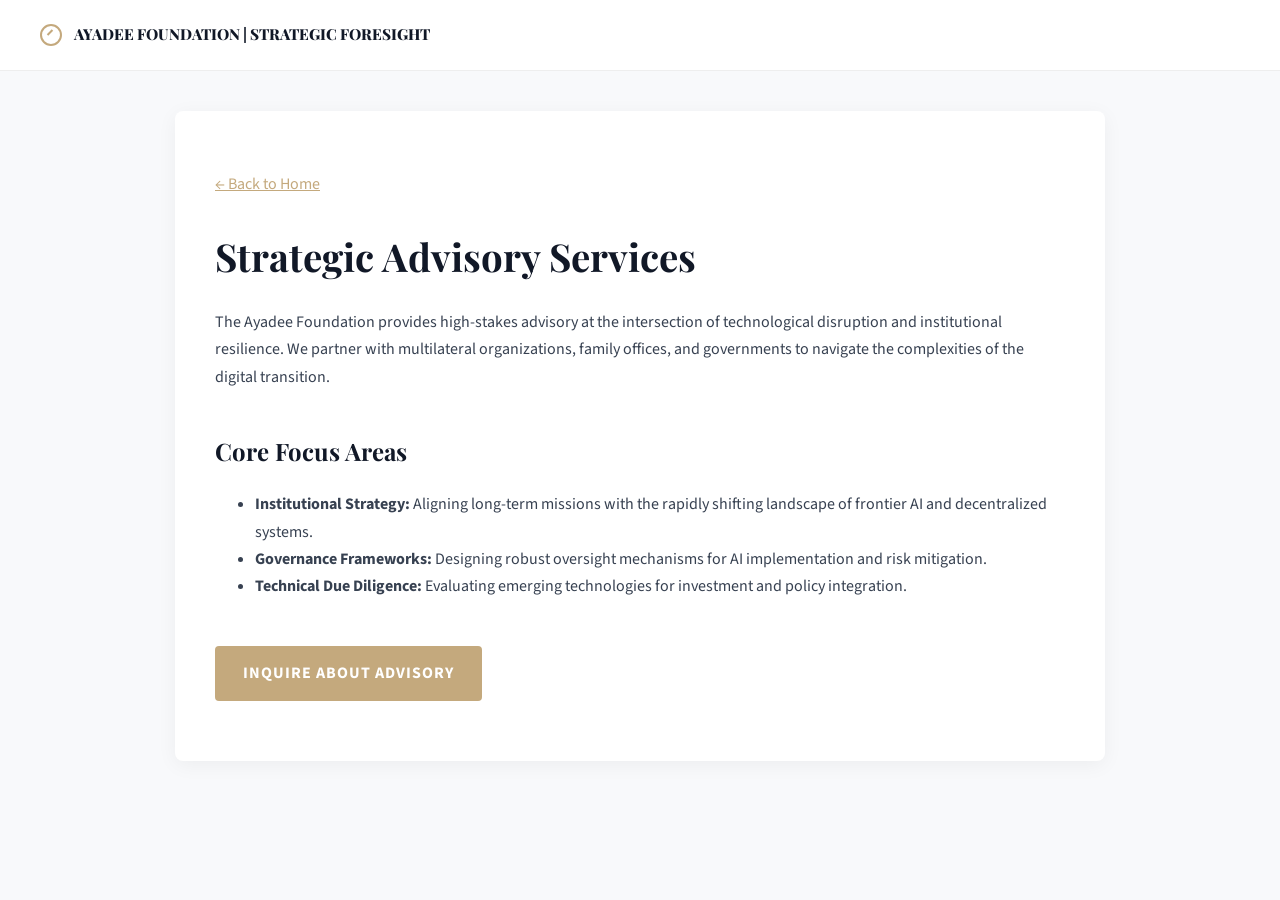
==== advisory.html @ 4b9e2efd "Create advisory.html" ====
<!DOCTYPE html>
<html lang="en">
<head>
    <meta charset="UTF-8">
    <meta name="viewport" content="width=device-width, initial-scale=1.0">
    <title>Strategic Advisory | Ayadee Foundation</title>
    <link href="https://fonts.googleapis.com/css2?family=Source+Sans+3:wght@400;600;700&family=Playfair+Display:wght@700&display=swap" rel="stylesheet">
    <style>
        :root { --gold: #C4A97D; --dark: #111827; --text: #374151; --light: #F8F9FB; }
        body { font-family: 'Source Sans 3', sans-serif; line-height: 1.7; color: var(--text); background: var(--light); margin: 0; }
        nav { height: 70px; display: flex; align-items: center; padding: 0 40px; background: white; border-bottom: 1px solid #EEE; position: sticky; top: 0; }
        .logo { font-family: 'Playfair Display', serif; font-weight: 800; font-size: 0.95rem; text-transform: uppercase; color: var(--dark); text-decoration: none; display: flex; align-items: center; }
        .logo-icon { width: 18px; height: 18px; border: 2px solid var(--gold); border-radius: 50%; margin-right: 12px; position: relative; }
        .logo-icon::after { content: ''; position: absolute; top: 3px; left: 7px; width: 2px; height: 7px; background: var(--gold); transform: rotate(45deg); }
        .container { max-width: 850px; margin: 40px auto; background: white; padding: 60px 40px; border-radius: 8px; box-shadow: 0 4px 20px rgba(0,0,0,0.05); }
        h1 { font-family: 'Playfair Display', serif; font-size: 2.4rem; color: var(--dark); margin-bottom: 20px; }
        h2 { font-family: 'Playfair Display', serif; color: var(--dark); margin-top: 40px; }
        .btn { display: inline-block; padding: 14px 28px; background: var(--gold); color: white !important; text-decoration: none; border-radius: 4px; font-weight: 700; text-transform: uppercase; margin-top: 30px; letter-spacing: 1px; }
    </style>
</head>
<body>
    <nav><a href="index.html" class="logo"><div class="logo-icon"></div>Ayadee Foundation | Strategic Foresight</a></nav>
    <div class="container">
        <a href="index.html" style="color:var(--gold);">← Back to Home</a>
        <h1>Strategic Advisory Services</h1>
        <p>The Ayadee Foundation provides high-stakes advisory at the intersection of technological disruption and institutional resilience. We partner with multilateral organizations, family offices, and governments to navigate the complexities of the digital transition.</p>
        
        <h2>Core Focus Areas</h2>
        <ul>
            <li><strong>Institutional Strategy:</strong> Aligning long-term missions with the rapidly shifting landscape of frontier AI and decentralized systems.</li>
            <li><strong>Governance Frameworks:</strong> Designing robust oversight mechanisms for AI implementation and risk mitigation.</li>
            <li><strong>Technical Due Diligence:</strong> Evaluating emerging technologies for investment and policy integration.</li>
        </ul>
        
        <a href="index.html#contact" class="btn">Inquire About Advisory</a>
    </div>
</body>
</html>
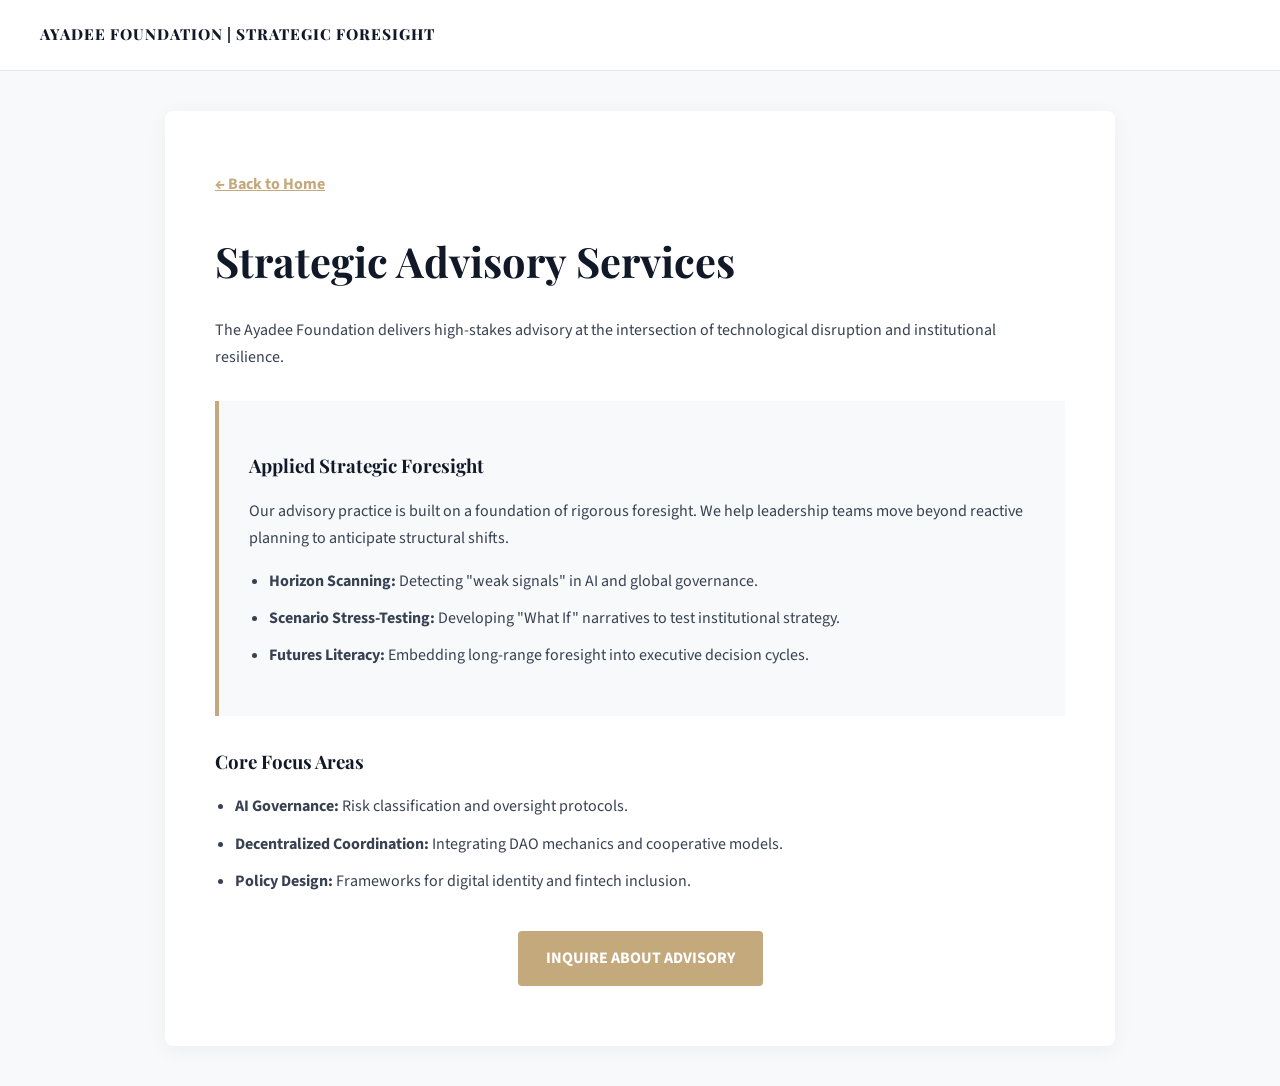
==== commit d0245f49: "Update advisory.html" ====
--- a/advisory.html
+++ b/advisory.html
@@ -4,35 +4,46 @@
     <meta charset="UTF-8">
     <meta name="viewport" content="width=device-width, initial-scale=1.0">
     <title>Strategic Advisory | Ayadee Foundation</title>
-    <link href="https://fonts.googleapis.com/css2?family=Source+Sans+3:wght@400;600;700&family=Playfair+Display:wght@700&display=swap" rel="stylesheet">
+    <link href="https://fonts.googleapis.com/css2?family=Source+Sans+3:wght@400;600;700&family=Playfair+Display:wght@700;800&display=swap" rel="stylesheet">
     <style>
         :root { --gold: #C4A97D; --dark: #111827; --text: #374151; --light: #F8F9FB; }
         body { font-family: 'Source Sans 3', sans-serif; line-height: 1.7; color: var(--text); background: var(--light); margin: 0; }
-        nav { height: 70px; display: flex; align-items: center; padding: 0 40px; background: white; border-bottom: 1px solid #EEE; position: sticky; top: 0; }
-        .logo { font-family: 'Playfair Display', serif; font-weight: 800; font-size: 0.95rem; text-transform: uppercase; color: var(--dark); text-decoration: none; display: flex; align-items: center; }
-        .logo-icon { width: 18px; height: 18px; border: 2px solid var(--gold); border-radius: 50%; margin-right: 12px; position: relative; }
-        .logo-icon::after { content: ''; position: absolute; top: 3px; left: 7px; width: 2px; height: 7px; background: var(--gold); transform: rotate(45deg); }
-        .container { max-width: 850px; margin: 40px auto; background: white; padding: 60px 40px; border-radius: 8px; box-shadow: 0 4px 20px rgba(0,0,0,0.05); }
-        h1 { font-family: 'Playfair Display', serif; font-size: 2.4rem; color: var(--dark); margin-bottom: 20px; }
-        h2 { font-family: 'Playfair Display', serif; color: var(--dark); margin-top: 40px; }
-        .btn { display: inline-block; padding: 14px 28px; background: var(--gold); color: white !important; text-decoration: none; border-radius: 4px; font-weight: 700; text-transform: uppercase; margin-top: 30px; letter-spacing: 1px; }
+        nav { height: 70px; display: flex; align-items: center; padding: 0 40px; background: white; border-bottom: 1px solid #E5E7EB; position: sticky; top: 0; z-index: 1000; }
+        .logo { font-family: 'Playfair Display', serif; font-weight: 800; font-size: 0.95rem; color: var(--dark); text-decoration: none; text-transform: uppercase; letter-spacing: 1px; }
+        .container { max-width: 850px; margin: 40px auto; background: white; padding: 60px 50px; border-radius: 8px; box-shadow: 0 4px 20px rgba(0,0,0,0.05); }
+        h1 { font-family: 'Playfair Display', serif; font-size: 2.6rem; color: var(--dark); margin-bottom: 20px; }
+        .foresight-pill { background: var(--light); padding: 30px; border-left: 4px solid var(--gold); margin: 30px 0; }
+        h3 { font-family: 'Playfair Display', serif; color: var(--dark); margin-bottom: 10px; }
+        ul { padding-left: 20px; }
+        li { margin-bottom: 10px; }
+        .btn { display: inline-block; padding: 14px 28px; background: var(--gold); color: white !important; text-decoration: none; border-radius: 4px; font-weight: 700; text-transform: uppercase; margin-top: 20px; }
     </style>
 </head>
 <body>
-    <nav><a href="index.html" class="logo"><div class="logo-icon"></div>Ayadee Foundation | Strategic Foresight</a></nav>
+    <nav><a href="index.html" class="logo">Ayadee Foundation | Strategic Foresight</a></nav>
     <div class="container">
-        <a href="index.html" style="color:var(--gold);">← Back to Home</a>
+        <a href="index.html" style="color:var(--gold); font-weight:700;">← Back to Home</a>
         <h1>Strategic Advisory Services</h1>
-        <p>The Ayadee Foundation provides high-stakes advisory at the intersection of technological disruption and institutional resilience. We partner with multilateral organizations, family offices, and governments to navigate the complexities of the digital transition.</p>
-        
-        <h2>Core Focus Areas</h2>
+        <p>The Ayadee Foundation delivers high-stakes advisory at the intersection of technological disruption and institutional resilience.</p>
+
+        <div class="foresight-pill">
+            <h3>Applied Strategic Foresight</h3>
+            <p>Our advisory practice is built on a foundation of rigorous foresight. We help leadership teams move beyond reactive planning to anticipate structural shifts.</p>
+            <ul>
+                <li><strong>Horizon Scanning:</strong> Detecting "weak signals" in AI and global governance.</li>
+                <li><strong>Scenario Stress-Testing:</strong> Developing "What If" narratives to test institutional strategy.</li>
+                <li><strong>Futures Literacy:</strong> Embedding long-range foresight into executive decision cycles.</li>
+            </ul>
+        </div>
+
+        <h3>Core Focus Areas</h3>
         <ul>
-            <li><strong>Institutional Strategy:</strong> Aligning long-term missions with the rapidly shifting landscape of frontier AI and decentralized systems.</li>
-            <li><strong>Governance Frameworks:</strong> Designing robust oversight mechanisms for AI implementation and risk mitigation.</li>
-            <li><strong>Technical Due Diligence:</strong> Evaluating emerging technologies for investment and policy integration.</li>
+            <li><strong>AI Governance:</strong> Risk classification and oversight protocols.</li>
+            <li><strong>Decentralized Coordination:</strong> Integrating DAO mechanics and cooperative models.</li>
+            <li><strong>Policy Design:</strong> Frameworks for digital identity and fintech inclusion.</li>
         </ul>
-        
-        <a href="index.html#contact" class="btn">Inquire About Advisory</a>
+
+        <div style="text-align:center;"><a href="index.html#contact" class="btn">Inquire About Advisory</a></div>
     </div>
 </body>
 </html>
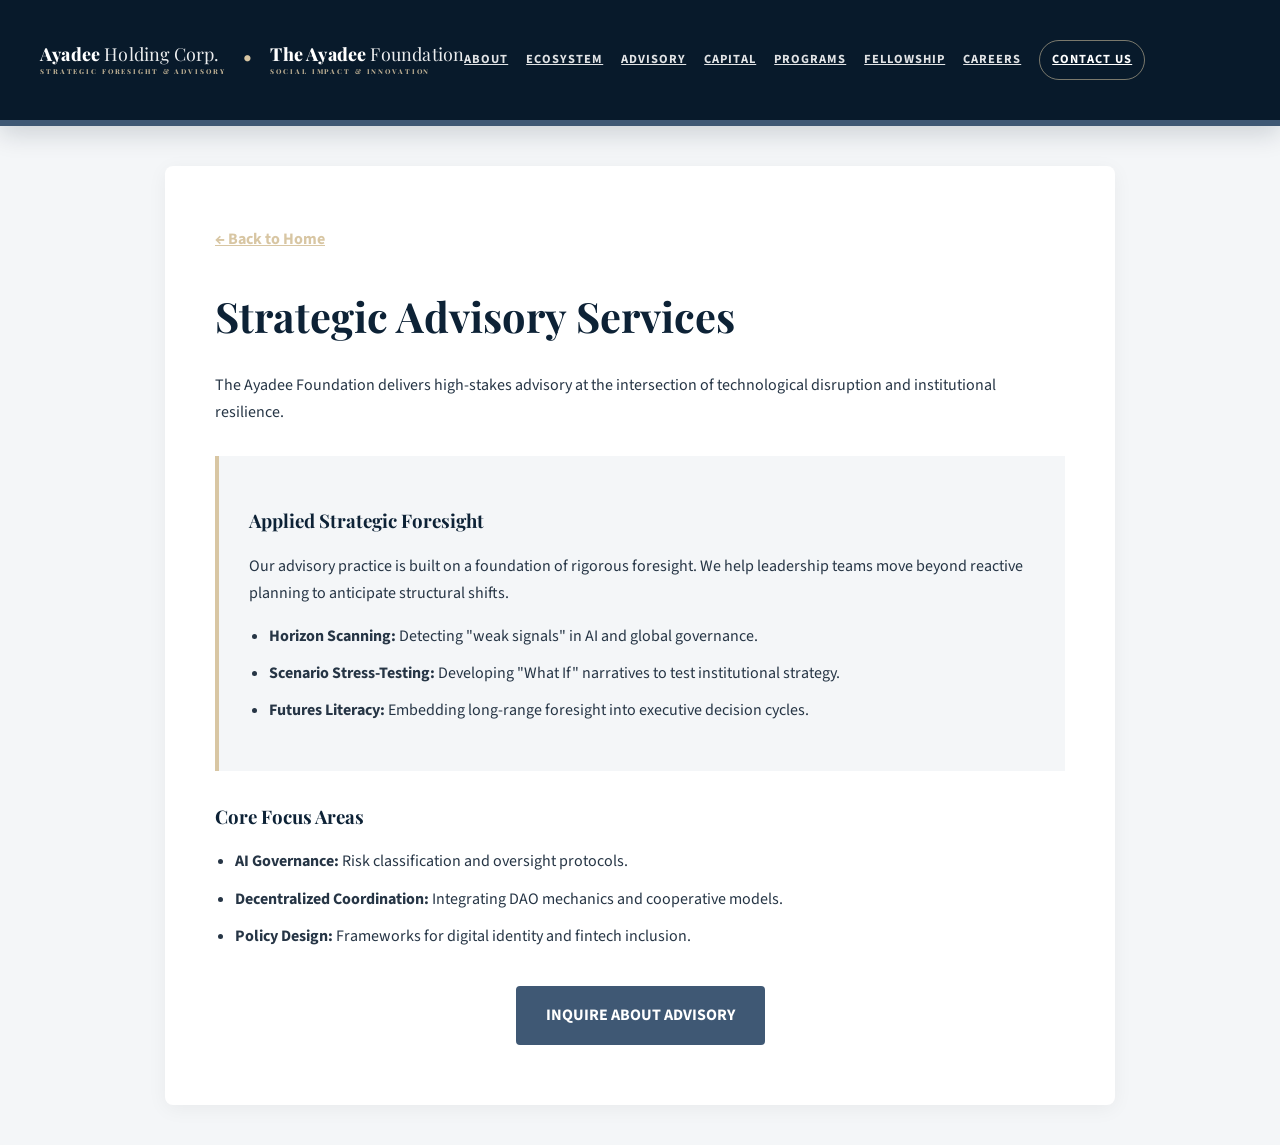
==== commit af8f5964: "Add files via upload" ====
--- a/advisory.html
+++ b/advisory.html
@@ -18,9 +18,33 @@
         li { margin-bottom: 10px; }
         .btn { display: inline-block; padding: 14px 28px; background: var(--gold); color: white !important; text-decoration: none; border-radius: 4px; font-weight: 700; text-transform: uppercase; margin-top: 20px; }
     </style>
+    <link rel="stylesheet" href="ayadee-theme.css">
 </head>
 <body>
-    <nav><a href="index.html" class="logo">Ayadee Foundation | Strategic Foresight</a></nav>
+    <nav>
+    <a href="index.html" class="logo logo-lockup" aria-label="Ayadee home">
+        <span class="brand-block">
+            <span class="brand-name">Ayadee <span class="brand-light">Holding Corp.</span></span>
+            <span class="brand-tagline">Strategic Foresight &amp; Advisory</span>
+        </span>
+        <span class="brand-dot">•</span>
+        <span class="brand-block">
+            <span class="brand-name">The Ayadee <span class="brand-light">Foundation</span></span>
+            <span class="brand-tagline">Social Impact &amp; Innovation</span>
+        </span>
+    </a>
+    <div class="nav-links" id="navLinks">
+        <a href="index.html#about">About</a>
+        <a href="index.html#ecosystem">Ecosystem</a>
+        <a href="advisory.html">Advisory</a>
+        <a href="index.html#capital">Capital</a>
+        <a href="index.html#programs">Programs</a>
+        <a href="index.html#fellowship">Fellowship</a>
+        <a href="https://docs.google.com/forms/d/e/1FAIpQLScVpWTYlz7NXH7ZdPSbbloARNsqaIrz2ZVZwMp-wyH97xI48A/viewform" target="_blank" rel="noopener noreferrer">Careers</a>
+        <a href="index.html#contact">Contact Us</a>
+    </div>
+    <div class="menu-toggle" id="menuToggle"><div></div><div></div><div></div></div>
+</nav>
     <div class="container">
         <a href="index.html" style="color:var(--gold); font-weight:700;">← Back to Home</a>
         <h1>Strategic Advisory Services</h1>
--- a/ayadee-theme.css
+++ b/ayadee-theme.css
@@ -0,0 +1,159 @@
+:root {
+    --gold: #D8C6A3;
+    --dark: #0D2236;
+    --navy: #0D2236;
+    --navy-deep: #081A2B;
+    --blue-gray: #3F5874;
+    --blue-gray-light: #E7EDF2;
+    --text: #263545;
+    --light: #F4F6F8;
+    --white: #FFFFFF;
+}
+
+html { scroll-padding-top: 100px; }
+body { background: var(--light) !important; color: var(--text) !important; }
+a { color: var(--blue-gray); }
+a:hover { opacity: 0.82; }
+.status-bar { display: none !important; }
+
+nav {
+    min-height: 88px !important;
+    height: auto !important;
+    background: var(--navy-deep) !important;
+    border-bottom: 6px solid var(--blue-gray) !important;
+    box-shadow: 0 8px 24px rgba(8, 26, 43, 0.16) !important;
+    padding: 16px 40px !important;
+    top: 0 !important;
+}
+
+.logo,
+.logo:visited,
+.logo a {
+    color: var(--white) !important;
+    text-decoration: none !important;
+}
+
+.logo-lockup {
+    display: flex !important;
+    align-items: center !important;
+    gap: 18px !important;
+    min-width: 360px;
+    text-transform: none !important;
+    letter-spacing: 0 !important;
+}
+
+.logo-lockup .brand-block {
+    display: flex;
+    flex-direction: column;
+    line-height: 1.05;
+    white-space: nowrap;
+}
+
+.logo-lockup .brand-name {
+    font-family: 'Playfair Display', Georgia, serif;
+    font-weight: 800;
+    font-size: clamp(0.86rem, 1.4vw, 1.16rem);
+    letter-spacing: 0.01em;
+    color: var(--white);
+}
+
+.logo-lockup .brand-name .brand-light {
+    font-weight: 400;
+    opacity: 0.92;
+}
+
+.logo-lockup .brand-tagline {
+    margin-top: 5px;
+    font-size: 0.42rem;
+    line-height: 1;
+    letter-spacing: 0.28em;
+    text-transform: uppercase;
+    color: rgba(216, 198, 163, 0.86);
+}
+
+.logo-lockup .brand-dot {
+    color: var(--gold);
+    font-size: 1.1rem;
+    line-height: 1;
+    transform: translateY(-4px);
+}
+
+.logo-icon { display: none !important; }
+.nav-links { display: flex; align-items: center; gap: 18px !important; }
+.nav-links a {
+    color: rgba(255,255,255,0.88) !important;
+    font-size: 0.78rem !important;
+    font-weight: 700 !important;
+    letter-spacing: 0.08em !important;
+    text-transform: uppercase !important;
+}
+.nav-links a:last-child {
+    color: var(--white) !important;
+    border: 1px solid rgba(216, 198, 163, 0.55);
+    border-radius: 999px;
+    padding: 8px 12px;
+}
+.menu-toggle div { background: var(--white) !important; }
+
+section { scroll-margin-top: 110px; }
+.hero,
+.section-white,
+.card,
+.contact-form,
+.container {
+    border-color: var(--blue-gray-light) !important;
+}
+.hero { border-top: 6px solid var(--blue-gray) !important; }
+.course-hero,
+section[style*="background: var(--dark)"] {
+    background: linear-gradient(180deg, var(--navy-deep), var(--navy)) !important;
+    color: var(--white) !important;
+}
+.s-subtitle,
+.hero-meta-item span,
+li::before { color: var(--blue-gray) !important; }
+.course-hero .s-subtitle,
+.course-hero .hero-meta-item span,
+section[style*="background: var(--dark)"] .s-subtitle { color: var(--gold) !important; }
+.btn {
+    background: var(--blue-gray) !important;
+    color: var(--white) !important;
+    border: 2px solid var(--blue-gray) !important;
+}
+.btn-outline,
+.btn[style*="transparent"] {
+    background: transparent !important;
+    color: var(--navy) !important;
+    border-color: var(--blue-gray) !important;
+}
+.card {
+    background: var(--white) !important;
+    border-top: 4px solid var(--blue-gray) !important;
+    box-shadow: 0 12px 30px rgba(13, 34, 54, 0.06);
+}
+footer {
+    background: var(--navy-deep) !important;
+    color: rgba(255,255,255,0.72) !important;
+    border-top: 6px solid var(--blue-gray) !important;
+}
+footer a { color: var(--gold) !important; }
+
+@media (max-width: 1180px) {
+    nav { padding: 14px 24px !important; }
+    .logo-lockup { min-width: auto; gap: 12px !important; }
+    .logo-lockup .brand-tagline { display: none; }
+    .nav-links { gap: 12px !important; }
+    .nav-links a { font-size: 0.72rem !important; }
+}
+
+@media (max-width: 950px) {
+    nav { min-height: 76px !important; }
+    .logo-lockup { max-width: calc(100vw - 96px); overflow: hidden; }
+    .logo-lockup .brand-block:last-child { display: none; }
+    .logo-lockup .brand-dot { display: none; }
+    .nav-links.open {
+        top: 76px !important;
+        background: var(--navy-deep) !important;
+        border-bottom: 6px solid var(--blue-gray) !important;
+    }
+}
